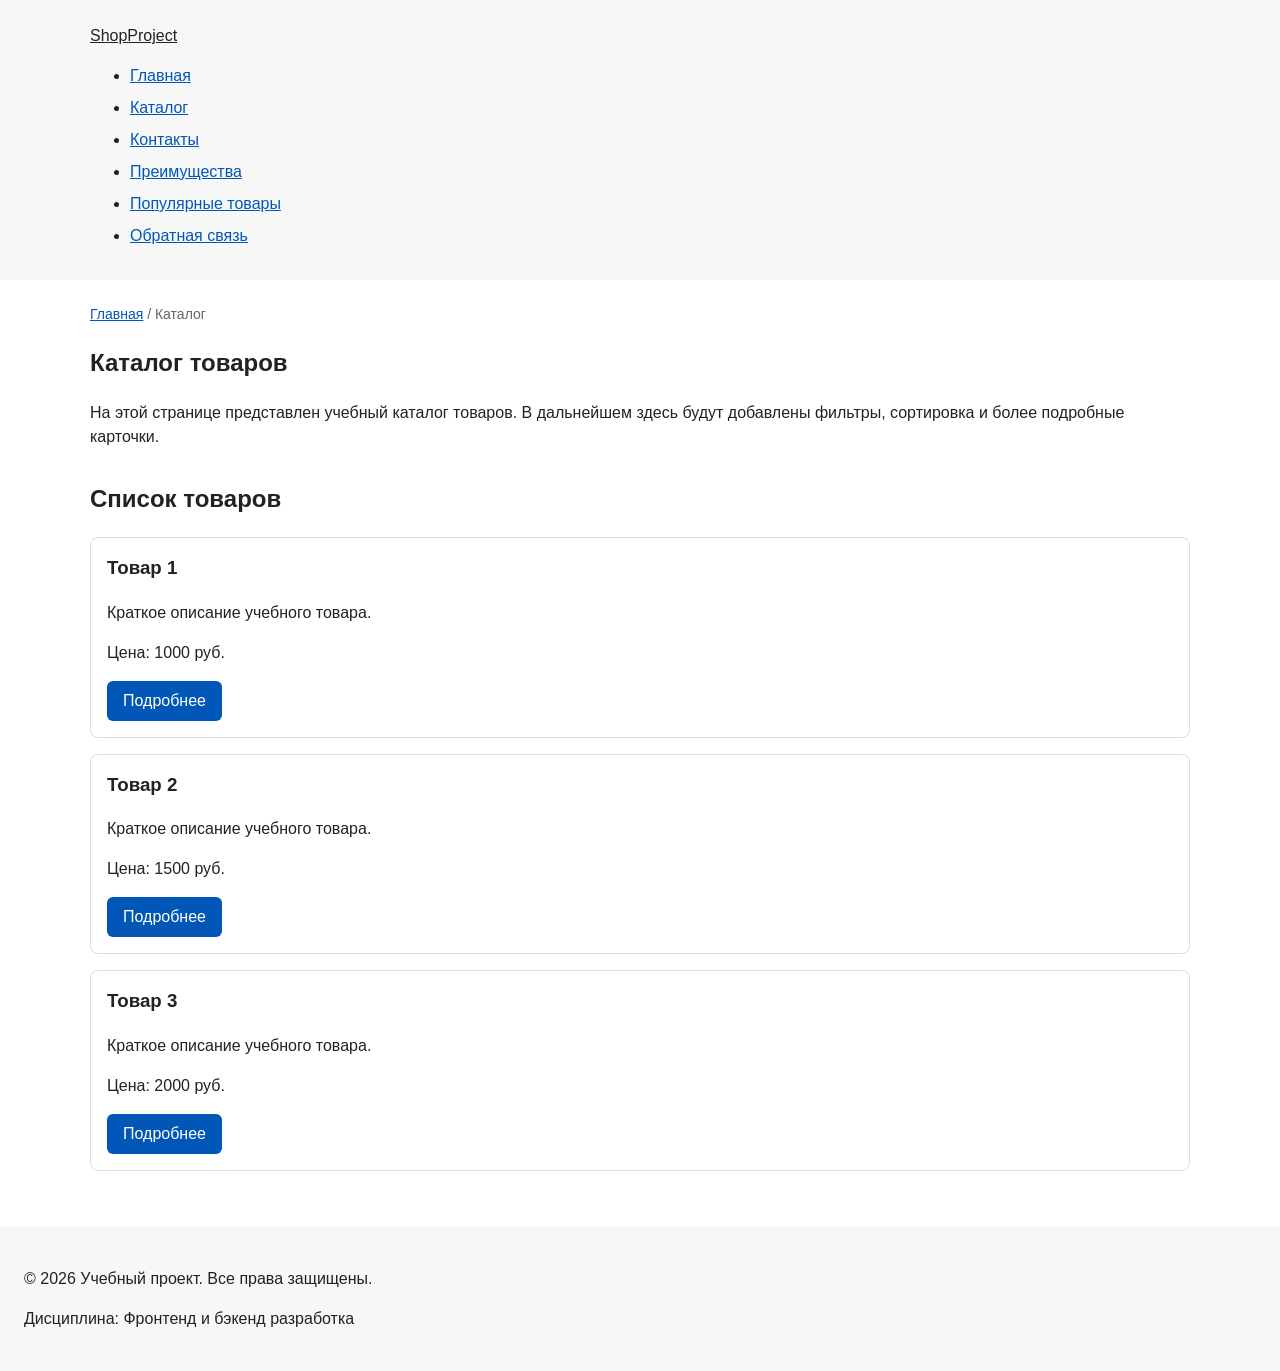
==== catalog.html @ 021861ea "feat: add multi-page structure navigation and anchors" ====
<!DOCTYPE html>
<html lang="ru">
<head>
  <meta charset="UTF-8">
  <meta name="viewport" content="width=device-width, initial-scale=1.0">
  <meta name="description" content="Каталог товаров учебного интернет-магазина.">
  <meta property="og:type" content="website">
  <meta property="og:title" content="Учебный интернет-магазин">
  <meta property="og:description" content="Учебный frontend-проект интернет-магазина.">
  <meta property="og:image" content="https://amosovakate.github.io/kr1-html-css-shop/images/preview.png">

  <title>Каталог товаров — Учебный интернет-магазин</title>
  <link rel="stylesheet" href="css/style.css">
</head>
<body>
  <header>
    <div class="site-header">
      <a class="site-logo" href="index.html">ShopProject</a>

      <nav class="site-nav" aria-label="Основная навигация">
        <ul class="site-nav__list">
          <li><a href="index.html">Главная</a></li>
          <li><a href="catalog.html">Каталог</a></li>
          <li><a href="contacts.html">Контакты</a></li>
          <li><a href="index.html#advantages">Преимущества</a></li>
          <li><a href="index.html#popular">Популярные товары</a></li>
          <li><a href="index.html#contacts">Обратная связь</a></li>
        </ul>
      </nav>
    </div>
  </header>

  <main>
    <nav class="breadcrumbs" aria-label="Хлебные крошки">
      <a href="index.html">Главная</a>
      <span>Каталог</span>
    </nav>

    <section class="section">
      <h1>Каталог товаров</h1>
      <p>
        На этой странице представлен учебный каталог товаров.
        В дальнейшем здесь будут добавлены фильтры, сортировка и более
        подробные карточки.
      </p>
    </section>

    <section class="section">
      <h2>Список товаров</h2>

      <article class="product-card">
        <h3>Товар 1</h3>
        <p>Краткое описание учебного товара.</p>
        <p>Цена: 1000 руб.</p>
        <a class="button" href="index.html#popular">Подробнее</a>
      </article>

      <article class="product-card">
        <h3>Товар 2</h3>
        <p>Краткое описание учебного товара.</p>
        <p>Цена: 1500 руб.</p>
        <a class="button" href="index.html#popular">Подробнее</a>
      </article>

      <article class="product-card">
        <h3>Товар 3</h3>
        <p>Краткое описание учебного товара.</p>
        <p>Цена: 2000 руб.</p>
        <a class="button" href="index.html#popular">Подробнее</a>
      </article>
    </section>
  </main>

  <footer>
    <p>&copy; 2026 Учебный проект. Все права защищены.</p>
    <p>Дисциплина: Фронтенд и бэкенд разработка</p>
  </footer>
</body>
</html>
---- css/style.css ----
/* ===============================
   1. Переменные проекта
   =============================== */
   
   :root {
  /* Основные цвета проекта */
  --color-bg: #ffffff;
  --color-text: #222222;
  --color-muted: #666666;
  --color-primary: #0057b8;
  --color-primary-dark: #003f86;
  --color-border: #dddddd;
  --color-surface: #f7f7f7;
  --color-surface-accent: #eef5ff;
  --color-danger: #b00020;
  --color-success: #168a2f;
  --color-success-bg: #eefaf0;
  --color-white: #ffffff;

  /* Отступы */
  --space-xs: 4px;
  --space-sm: 8px;
  --space-md: 16px;
  --space-lg: 24px;
  --space-xl: 32px;

  /* Скругления */
  --radius-sm: 6px;
  --radius-md: 8px;
  --radius-lg: 12px;

  /* Размеры */
  --container-width: 1100px;
}


/* ===============================
   2. Базовые стили
   =============================== */

* {
  box-sizing: border-box;
}

body {
  margin: 0;
  font-family: Arial, sans-serif;
  line-height: 1.5;
  color: var(--color-text);
  background-color: var(--color-bg);
}


header,
main,
footer {
  padding: var(--space-lg);
}


header {
  background-color: var(--color-surface);
}

footer {
  background-color: var(--color-surface);
}


   
/* ===============================
   3. Общие элементы интерфейса
   =============================== */


   a {
  color: var(--color-primary);
}

a:hover {
  color: var(--color-primary-dark);
}

a:focus-visible {
  outline: 2px solid var(--color-primary);
  outline-offset: 3px;
}


.site-header {
  max-width: var(--container-width);
  margin: 0 auto;
}

.site-logo {
  color: var(--color-text);
}

.site-nav__list {
  margin: var(--space-md) 0 0;
}

.site-nav__list li {
  margin-bottom: var(--space-sm);
}

.site-nav__list a {
  color: var(--color-primary);
}
/*
  Hero-блок — первый крупный блок страницы.
  Он визуально отделяется от остальных разделов фоном и отступами.
*/
/* ===============================
   4. Компоненты страницы
   =============================== */

.hero {
  max-width: var(--container-width);
  margin: 0 auto var(--space-xl);
  padding: var(--space-xl) var(--space-lg);
  background-color: var(--color-surface-accent);
  border-radius: var(--radius-lg);
}

.section {
  max-width: var(--container-width);
  margin: 0 auto var(--space-xl);
}

.section h2 {
  margin-top: 0;
}



/*
  Карточка товара — самостоятельный блок.
  На следующих занятиях карточки будут доработаны и выстроены в сетку.
*/
.product-card {
  margin-bottom: var(--space-md);
  padding: var(--space-md);
  border: 1px solid var(--color-border);
  border-radius: var(--radius-md);
  background-color: var(--color-bg);
}

.product-card:hover {
  border-color: var(--color-primary);
}

.product-card h3 {
  margin-top: 0;
}


.button {
  display: inline-block;
  padding: var(--space-sm) var(--space-md);
  color: var(--color-white);
  background-color: var(--color-primary);
  text-decoration: none;
  border: none;
  border-radius: var(--radius-sm);
  cursor: pointer;
}

.button:hover {
  color: var(--color-white);
  background-color: var(--color-primary-dark);
}

.button:focus-visible {
  outline: 2px solid var(--color-primary);
  outline-offset: 3px;
}

.button:disabled {
  opacity: 0.6;
  cursor: not-allowed;
}


.aside-info {
  max-width: var(--container-width);
  margin: 0 auto var(--space-xl);
  padding: var(--space-md);
  border-left: 4px solid var(--color-primary);
  background-color: var(--color-surface);
}



/* ===============================
   5. Форма и модальное окно
   =============================== */

.order-dialog {
  width: min(100% - 32px, 560px);
  padding: var(--space-lg);
  border: none;
  border-radius: var(--radius-lg);
}

.order-dialog::backdrop {
  background-color: rgba(0, 0, 0, 0.5);
}

.form-field {
  margin-bottom: var(--space-md);
}

.form-field label {
  display: block;
  margin-bottom: var(--space-xs);
}

.form-field input,
.form-field select,
.form-field textarea {
  width: 100%;
  padding: 10px 12px;
  border: 1px solid var(--color-border);
  border-radius: var(--radius-sm);
  font: inherit;
}

.form-field input[type="checkbox"] {
  width: auto;
}

.form-field small {
  display: block;
  margin-top: var(--space-xs);
  color: var(--color-muted);
}

.form-field input:hover,
.form-field select:hover,
.form-field textarea:hover {
  border-color: var(--color-primary);
}

.form-field input:focus-visible,
.form-field select:focus-visible,
.form-field textarea:focus-visible,
.form-actions button:focus-visible {
  outline: 2px solid var(--color-primary);
  outline-offset: 3px;
}

[aria-invalid="true"] {
  border-color: var(--color-danger);
}


.success-message {
  max-width: var(--container-width);
  margin: var(--space-lg) auto;
  padding: var(--space-md);
  border-left: 4px solid var(--color-success);
  background-color: var(--color-success-bg);
}


/* ===============================
   6. Хлебные крошки
   =============================== */

.breadcrumbs {
  max-width: var(--container-width);
  margin: 0 auto var(--space-md);
  font-size: 14px;
  color: var(--color-muted);
}

.breadcrumbs a {
  color: var(--color-primary);
}

.breadcrumbs span::before {
  content: " / ";
  color: var(--color-muted);
}

/* ===============================
   7. Плавная навигация
   =============================== */

html {
  scroll-behavior: smooth;
}


:target {
  outline: 2px dashed var(--color-primary);
  outline-offset: 4px;
}
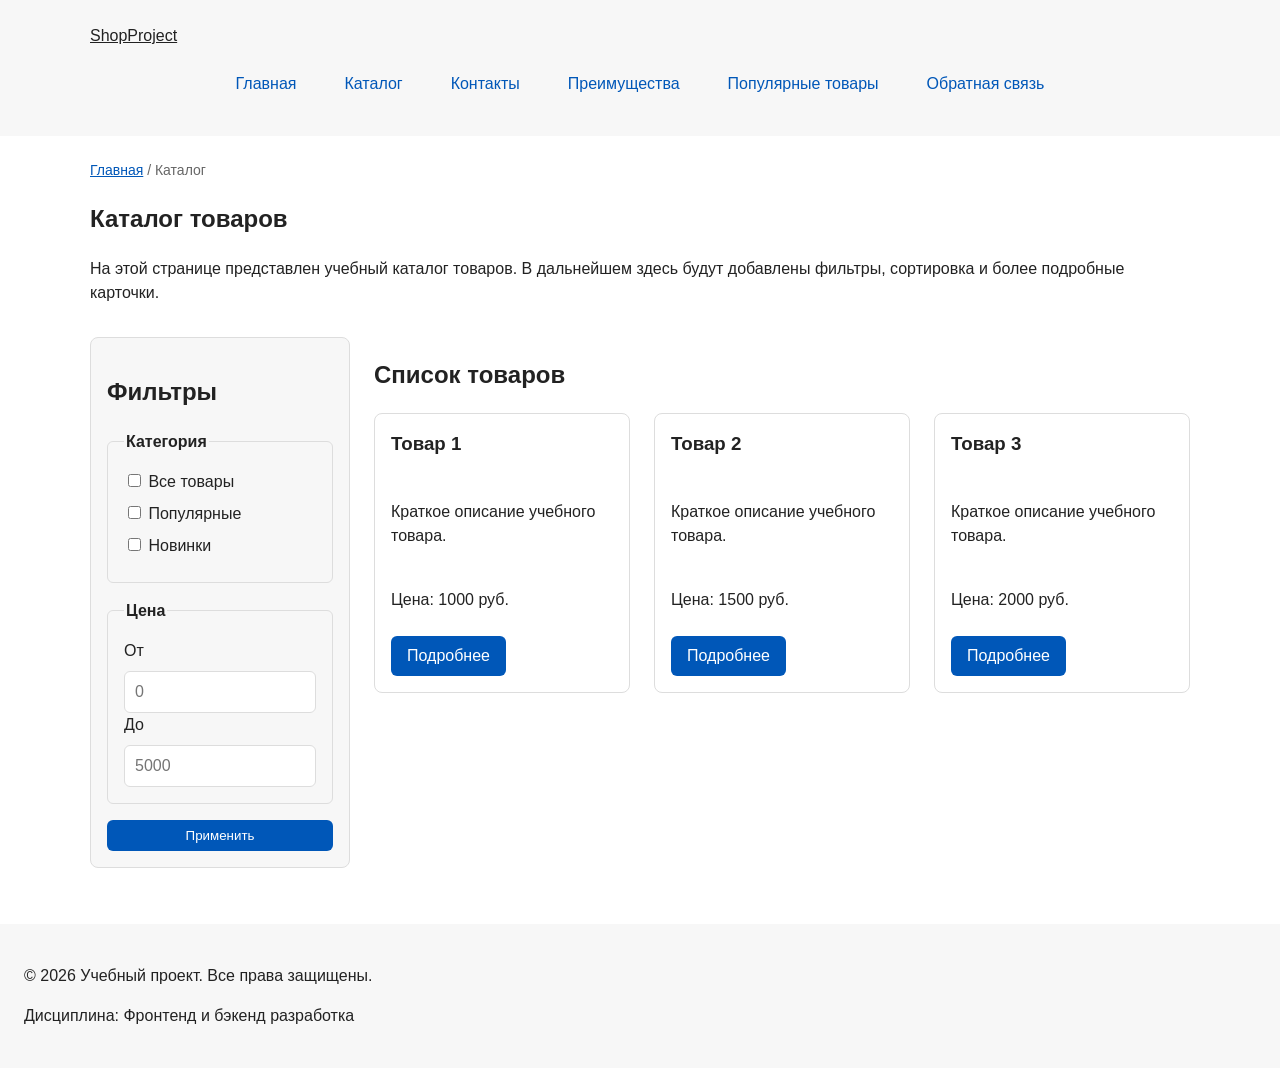
==== commit 38d74530: "feat: add flex navigation and grid catalog layout" ====
--- a/catalog.html
+++ b/catalog.html
@@ -45,30 +45,72 @@
       </p>
     </section>
 
-    <section class="section">
-      <h2>Список товаров</h2>
+    <section class="catalog-layout">
+        <aside class="catalog-filters">
+            <h2>Фильтры</h2>
 
-      <article class="product-card">
-        <h3>Товар 1</h3>
-        <p>Краткое описание учебного товара.</p>
-        <p>Цена: 1000 руб.</p>
-        <a class="button" href="index.html#popular">Подробнее</a>
-      </article>
+            <form class="filters-form" action="#" method="get">
+            <fieldset>
+                <legend>Категория</legend>
 
-      <article class="product-card">
-        <h3>Товар 2</h3>
-        <p>Краткое описание учебного товара.</p>
-        <p>Цена: 1500 руб.</p>
-        <a class="button" href="index.html#popular">Подробнее</a>
-      </article>
+                <label>
+                <input type="checkbox" name="category" value="all">
+                Все товары
+                </label>
 
-      <article class="product-card">
-        <h3>Товар 3</h3>
-        <p>Краткое описание учебного товара.</p>
-        <p>Цена: 2000 руб.</p>
-        <a class="button" href="index.html#popular">Подробнее</a>
-      </article>
-    </section>
+                <label>
+                <input type="checkbox" name="category" value="popular">
+                Популярные
+                </label>
+
+                <label>
+                <input type="checkbox" name="category" value="new">
+                Новинки
+                </label>
+            </fieldset>
+
+            <fieldset>
+                <legend>Цена</legend>
+
+                <label for="price-from">От</label>
+                <input id="price-from" name="price-from" type="number" min="0" placeholder="0">
+
+                <label for="price-to">До</label>
+                <input id="price-to" name="price-to" type="number" min="0" placeholder="5000">
+            </fieldset>
+
+            <button class="button" type="submit">Применить</button>
+            </form>
+        </aside>
+
+        <section class="catalog-products">
+            <h2>Список товаров</h2>
+
+            <div class="products-grid">
+                <article class="product-card">
+                <h3>Товар 1</h3>
+                <p>Краткое описание учебного товара.</p>
+                <p>Цена: 1000 руб.</p>
+                <a class="button" href="index.html#popular">Подробнее</a>
+                </article>
+
+                <article class="product-card">
+                <h3>Товар 2</h3>
+                <p>Краткое описание учебного товара.</p>
+                <p>Цена: 1500 руб.</p>
+                <a class="button" href="index.html#popular">Подробнее</a>
+                </article>
+
+                <article class="product-card">
+                <h3>Товар 3</h3>
+                <p>Краткое описание учебного товара.</p>
+                <p>Цена: 2000 руб.</p>
+                <a class="button" href="index.html#popular">Подробнее</a>
+                </article>
+            </div>
+            </section>
+
+    
   </main>
 
   <footer>
--- a/css/style.css
+++ b/css/style.css
@@ -97,16 +97,34 @@
 }
 
 .site-nav__list {
+  display: flex;
+  flex-wrap: wrap;
+  justify-content: center;
+  align-items: center;
+  gap: var(--space-md);
+  padding: 0;
   margin: var(--space-md) 0 0;
-}
+  list-style: none;
+}
+
 
 .site-nav__list li {
   margin-bottom: var(--space-sm);
 }
 
 .site-nav__list a {
+  display: inline-block;
+  padding: var(--space-sm) var(--space-md);
   color: var(--color-primary);
-}
+  text-decoration: none;
+  border-radius: var(--radius-sm);
+}
+
+.site-nav__list a:hover {
+  color: var(--color-white);
+  background-color: var(--color-primary);
+}
+
 /*
   Hero-блок — первый крупный блок страницы.
   Он визуально отделяется от остальных разделов фоном и отступами.
@@ -139,12 +157,21 @@
   На следующих занятиях карточки будут доработаны и выстроены в сетку.
 */
 .product-card {
-  margin-bottom: var(--space-md);
+  display: flex;
+  flex-direction: column;
+  gap: var(--space-sm);
+  margin-bottom: 0;
   padding: var(--space-md);
   border: 1px solid var(--color-border);
   border-radius: var(--radius-md);
   background-color: var(--color-bg);
 }
+
+.product-card .button {
+  margin-top: auto;
+  align-self: flex-start;
+}
+
 
 .product-card:hover {
   border-color: var(--color-primary);
@@ -297,3 +324,62 @@
   outline: 2px dashed var(--color-primary);
   outline-offset: 4px;
 }
+
+
+.products-grid {
+  display: grid;
+  grid-template-columns: repeat(3, 1fr);
+  gap: var(--space-lg);
+}
+
+
+.catalog-layout {
+  max-width: var(--container-width);
+  margin: 0 auto var(--space-xl);
+  display: grid;
+  grid-template-columns: 260px 1fr;
+  grid-template-areas: "filters products";
+  gap: var(--space-lg);
+}
+
+.catalog-filters {
+  grid-area: filters;
+  padding: var(--space-md);
+  border: 1px solid var(--color-border);
+  border-radius: var(--radius-md);
+  background-color: var(--color-surface);
+}
+
+.catalog-products {
+  grid-area: products;
+}
+
+
+.filters-form {
+  display: grid;
+  gap: var(--space-md);
+}
+
+.filters-form fieldset {
+  margin: 0;
+  padding: var(--space-md);
+  border: 1px solid var(--color-border);
+  border-radius: var(--radius-sm);
+}
+
+.filters-form legend {
+  font-weight: 700;
+}
+
+.filters-form label {
+  display: block;
+  margin-bottom: var(--space-sm);
+}
+
+.filters-form input[type="number"] {
+  width: 100%;
+  padding: 8px 10px;
+  border: 1px solid var(--color-border);
+  border-radius: var(--radius-sm);
+  font: inherit;
+}
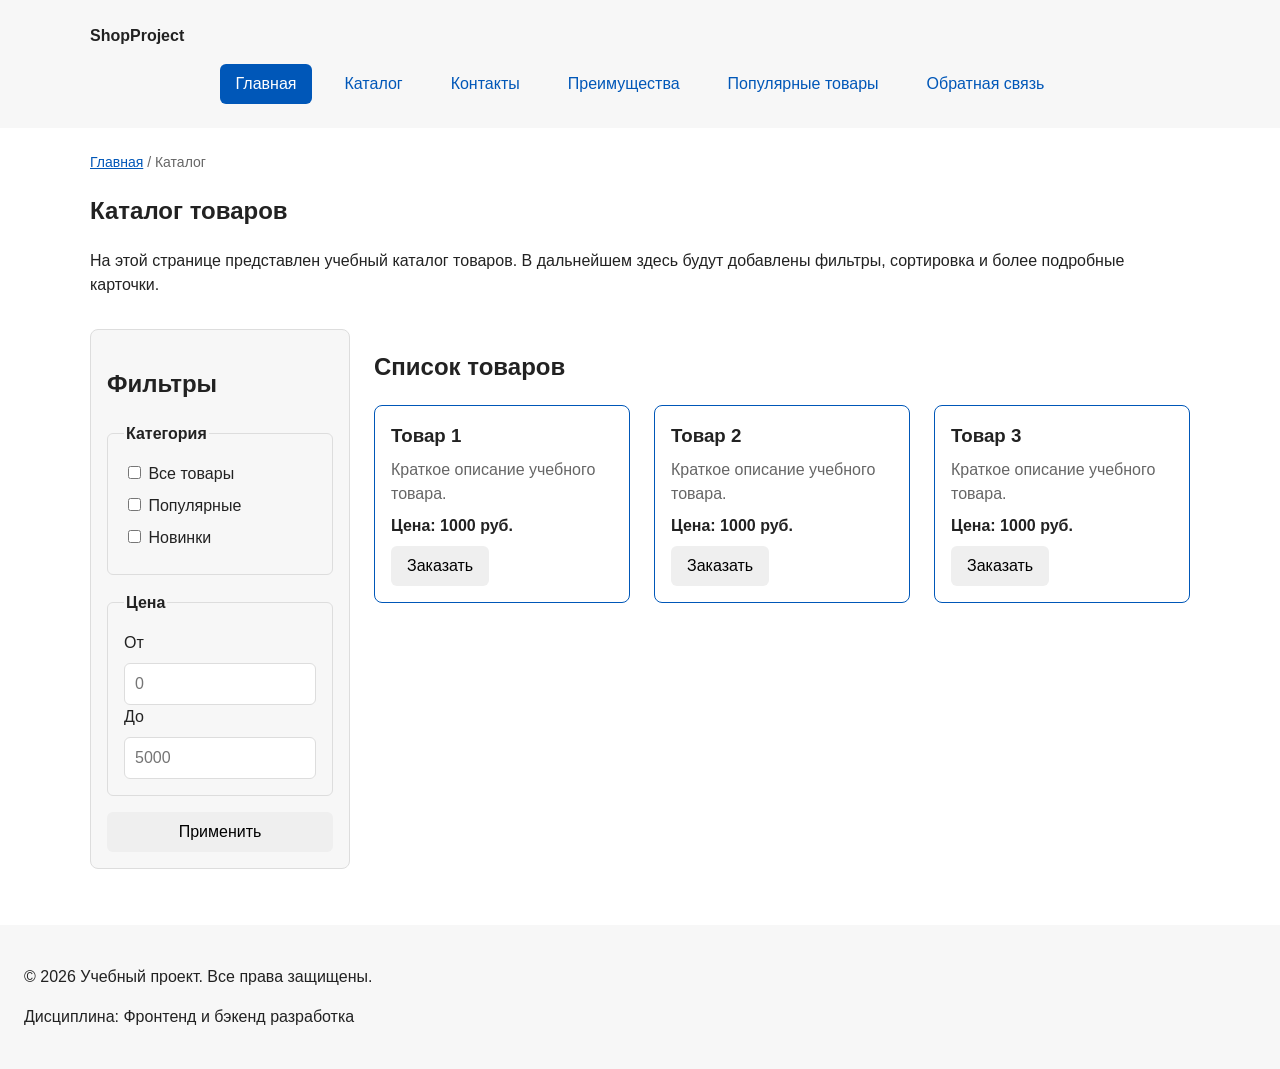
==== commit a084e2d1: "refactor: apply BEM naming to CSS classes" ====
--- a/catalog.html
+++ b/catalog.html
@@ -13,28 +13,43 @@
   <link rel="stylesheet" href="css/style.css">
 </head>
 <body>
-  <header>
-    <div class="site-header">
-      <a class="site-logo" href="index.html">ShopProject</a>
+  <header class="site-header">
+      <div class="site-header__inner">
+          <a class="site-header__logo" href="index.html">ShopProject</a>
 
-      <nav class="site-nav" aria-label="Основная навигация">
-        <ul class="site-nav__list">
-          <li><a href="index.html">Главная</a></li>
-          <li><a href="catalog.html">Каталог</a></li>
-          <li><a href="contacts.html">Контакты</a></li>
-          <li><a href="index.html#advantages">Преимущества</a></li>
-          <li><a href="index.html#popular">Популярные товары</a></li>
-          <li><a href="index.html#contacts">Обратная связь</a></li>
-        </ul>
-      </nav>
-    </div>
+          <nav class="site-nav" aria-label="Основная навигация">
+              <ul class="site-nav__list">
+              <li class="site-nav__item">
+                  <a class="site-nav__link site-nav__link--active" href="index.html">Главная</a>
+              </li>
+              <li class="site-nav__item">
+                  <a class="site-nav__link" href="catalog.html">Каталог</a>
+              </li>
+              <li class="site-nav__item">
+                  <a class="site-nav__link" href="contacts.html">Контакты</a>
+              </li>
+              <li class="site-nav__item">
+                  <a class="site-nav__link" href="index.html#advantages">Преимущества</a>
+              </li>
+              <li class="site-nav__item">
+                  <a class="site-nav__link" href="index.html#popular">Популярные товары</a>
+              </li>
+              <li class="site-nav__item">
+                  <a class="site-nav__link" href="index.html#contacts">Обратная связь</a>
+              </li>
+              </ul>
+          </nav>
+      </div>
   </header>
 
   <main>
+
     <nav class="breadcrumbs" aria-label="Хлебные крошки">
-      <a href="index.html">Главная</a>
-      <span>Каталог</span>
+      <a class="breadcrumbs__link" href="index.html">Главная</a>
+      <span class="breadcrumbs__current">Каталог</span>
     </nav>
+
+
 
     <section class="section">
       <h1>Каталог товаров</h1>
@@ -84,31 +99,44 @@
         </aside>
 
         <section class="catalog-products">
-            <h2>Список товаров</h2>
+          <h2>Список товаров</h2>
+            <div class="products-grid">
+              <article class="product-card product-card--featured">
+                <h3 class="product-card__title">Товар 1</h3>
+                <p class="product-card__description">Краткое описание учебного товара.</p>
+                <p class="product-card__price">Цена: 1000 руб.</p>
+                <button
+                  class="button product-card__button"
+                  type="button"
+                  data-product="Товар 1"
+                >
+                  Заказать
+                </button>
+              </article>
 
-            <div class="products-grid">
-                <article class="product-card">
-                <h3>Товар 1</h3>
-                <p>Краткое описание учебного товара.</p>
-                <p>Цена: 1000 руб.</p>
-                <a class="button" href="index.html#popular">Подробнее</a>
-                </article>
+              <article class="product-card product-card--featured">
+                <h3 class="product-card__title">Товар 2</h3>
+                <p class="product-card__description">Краткое описание учебного товара.</p>
+                <p class="product-card__price">Цена: 1000 руб.</p>
+                <button
+                  class="button product-card__button"
+                  type="button"
+                  data-product="Товар 2"
+                >
+                  Заказать
+                </button>
+              </article>
 
-                <article class="product-card">
-                <h3>Товар 2</h3>
-                <p>Краткое описание учебного товара.</p>
-                <p>Цена: 1500 руб.</p>
-                <a class="button" href="index.html#popular">Подробнее</a>
-                </article>
-
-                <article class="product-card">
-                <h3>Товар 3</h3>
-                <p>Краткое описание учебного товара.</p>
-                <p>Цена: 2000 руб.</p>
-                <a class="button" href="index.html#popular">Подробнее</a>
-                </article>
+              <article class="product-card product-card--featured">
+                <h3 class="product-card__title">Товар 3</h3>
+                <p class="product-card__description">Краткое описание учебного товара.</p>
+                <p class="product-card__price">Цена: 1000 руб.</p>
+                <button class="button product-card__button" type="button" data-product="Товар 3">
+                  Заказать
+                </button>
+              </article>
             </div>
-            </section>
+        </section>
 
     
   </main>
@@ -117,5 +145,7 @@
     <p>&copy; 2026 Учебный проект. Все права защищены.</p>
     <p>Дисциплина: Фронтенд и бэкенд разработка</p>
   </footer>
+  <button class="scroll-top" type="button" aria-label="Наверх">↑</button>
+  <script src="js/scroll-top.js"></script>
 </body>
 </html>
--- a/css/style.css
+++ b/css/style.css
@@ -1,8 +1,8 @@
 /* ===============================
    1. Переменные проекта
    =============================== */
-   
-   :root {
+
+:root {
   /* Основные цвета проекта */
   --color-bg: #ffffff;
   --color-text: #222222;
@@ -50,16 +50,17 @@
   background-color: var(--color-bg);
 }
 
-
 header,
 main,
 footer {
   padding: var(--space-lg);
 }
 
-
 header {
   background-color: var(--color-surface);
+  position: sticky;
+  top: 0;
+  z-index: 100;
 }
 
 footer {
@@ -67,13 +68,11 @@
 }
 
 
-   
 /* ===============================
    3. Общие элементы интерфейса
    =============================== */
 
-
-   a {
+a {
   color: var(--color-primary);
 }
 
@@ -86,14 +85,19 @@
   outline-offset: 3px;
 }
 
-
 .site-header {
+  background-color: var(--color-surface);
+}
+
+.site-header__inner {
   max-width: var(--container-width);
   margin: 0 auto;
 }
 
-.site-logo {
+.site-header__logo {
+  font-weight: 700;
   color: var(--color-text);
+  text-decoration: none;
 }
 
 .site-nav__list {
@@ -107,12 +111,7 @@
   list-style: none;
 }
 
-
-.site-nav__list li {
-  margin-bottom: var(--space-sm);
-}
-
-.site-nav__list a {
+.site-nav__link {
   display: inline-block;
   padding: var(--space-sm) var(--space-md);
   color: var(--color-primary);
@@ -120,19 +119,27 @@
   border-radius: var(--radius-sm);
 }
 
-.site-nav__list a:hover {
+.site-nav__link:hover {
   color: var(--color-white);
   background-color: var(--color-primary);
 }
 
-/*
-  Hero-блок — первый крупный блок страницы.
-  Он визуально отделяется от остальных разделов фоном и отступами.
-*/
+.site-nav__link:focus-visible {
+  outline: 2px solid var(--color-primary);
+  outline-offset: 3px;
+}
+
+.site-nav__link--active {
+  color: var(--color-white);
+  background-color: var(--color-primary);
+}
+
+
 /* ===============================
    4. Компоненты страницы
    =============================== */
 
+/* Hero-блок — первый крупный блок страницы */
 .hero {
   max-width: var(--container-width);
   margin: 0 auto var(--space-xl);
@@ -150,64 +157,52 @@
   margin-top: 0;
 }
 
-
-
-/*
-  Карточка товара — самостоятельный блок.
-  На следующих занятиях карточки будут доработаны и выстроены в сетку.
-*/
+/* Карточка товара — самостоятельный блок */
 .product-card {
   display: flex;
   flex-direction: column;
   gap: var(--space-sm);
-  margin-bottom: 0;
   padding: var(--space-md);
   border: 1px solid var(--color-border);
   border-radius: var(--radius-md);
   background-color: var(--color-bg);
 }
 
-.product-card .button {
+.product-card:hover {
+  border-color: var(--color-primary);
+}
+
+.product-card--featured {
+  border-color: var(--color-primary);
+}
+
+.product-card--discount {
+  border-color: var(--color-danger);
+}
+
+.product-card__title {
+  margin: 0;
+  color: var(--color-text);
+}
+
+.product-card__description {
+  margin: 0;
+  color: var(--color-muted);
+}
+
+.product-card__price {
+  margin: 0;
+  font-weight: 700;
+}
+
+.product-card--discount .product-card__price {
+  color: var(--color-danger);
+}
+
+.product-card__button {
   margin-top: auto;
   align-self: flex-start;
 }
-
-
-.product-card:hover {
-  border-color: var(--color-primary);
-}
-
-.product-card h3 {
-  margin-top: 0;
-}
-
-
-.button {
-  display: inline-block;
-  padding: var(--space-sm) var(--space-md);
-  color: var(--color-white);
-  background-color: var(--color-primary);
-  text-decoration: none;
-  border: none;
-  border-radius: var(--radius-sm);
-  cursor: pointer;
-}
-
-.button:hover {
-  color: var(--color-white);
-  background-color: var(--color-primary-dark);
-}
-
-.button:focus-visible {
-  outline: 2px solid var(--color-primary);
-  outline-offset: 3px;
-}
-
-.button:disabled {
-  opacity: 0.6;
-  cursor: not-allowed;
-}
-
 
 .aside-info {
   max-width: var(--container-width);
@@ -218,9 +213,55 @@
 }
 
 
-
-/* ===============================
-   5. Форма и модальное окно
+/* ===============================
+   5. Кнопка действия
+   =============================== */
+
+.button {
+  display: inline-block;
+  padding: var(--space-sm) var(--space-md);
+  border: none;
+  border-radius: var(--radius-sm);
+  font: inherit;
+  text-decoration: none;
+  cursor: pointer;
+}
+
+.button--primary {
+  color: var(--color-white);
+  background-color: var(--color-primary);
+}
+
+.button--primary:hover {
+  color: var(--color-white);
+  background-color: var(--color-primary-dark);
+}
+
+.button--secondary {
+  color: var(--color-primary);
+  background-color: transparent;
+  border: 1px solid var(--color-primary);
+}
+
+.button--secondary:hover {
+  color: var(--color-white);
+  background-color: var(--color-primary);
+}
+
+.button:focus-visible {
+  outline: 2px solid var(--color-primary);
+  outline-offset: 3px;
+}
+
+.button:disabled,
+.button--disabled {
+  opacity: 0.6;
+  cursor: not-allowed;
+}
+
+
+/* ===============================
+   6. Форма и модальное окно
    =============================== */
 
 .order-dialog {
@@ -234,18 +275,22 @@
   background-color: rgba(0, 0, 0, 0.5);
 }
 
-.form-field {
+.order-dialog__title {
+  margin-top: 0;
+}
+
+.order-form__field {
   margin-bottom: var(--space-md);
 }
 
-.form-field label {
+.order-form__label {
   display: block;
   margin-bottom: var(--space-xs);
 }
 
-.form-field input,
-.form-field select,
-.form-field textarea {
+.order-form__input,
+.order-form__select,
+.order-form__textarea {
   width: 100%;
   padding: 10px 12px;
   border: 1px solid var(--color-border);
@@ -253,34 +298,38 @@
   font: inherit;
 }
 
-.form-field input[type="checkbox"] {
+.order-form__input:hover,
+.order-form__select:hover,
+.order-form__textarea:hover {
+  border-color: var(--color-primary);
+}
+
+.order-form__input:focus-visible,
+.order-form__select:focus-visible,
+.order-form__textarea:focus-visible {
+  outline: 2px solid var(--color-primary);
+  outline-offset: 3px;
+}
+
+.order-form__checkbox {
   width: auto;
 }
 
-.form-field small {
+.order-form__hint {
   display: block;
   margin-top: var(--space-xs);
   color: var(--color-muted);
 }
 
-.form-field input:hover,
-.form-field select:hover,
-.form-field textarea:hover {
-  border-color: var(--color-primary);
-}
-
-.form-field input:focus-visible,
-.form-field select:focus-visible,
-.form-field textarea:focus-visible,
-.form-actions button:focus-visible {
-  outline: 2px solid var(--color-primary);
-  outline-offset: 3px;
+.order-form__actions {
+  display: flex;
+  gap: var(--space-md);
+  margin-top: var(--space-lg);
 }
 
 [aria-invalid="true"] {
   border-color: var(--color-danger);
 }
-
 
 .success-message {
   max-width: var(--container-width);
@@ -292,7 +341,7 @@
 
 
 /* ===============================
-   6. Хлебные крошки
+   7. Хлебные крошки
    =============================== */
 
 .breadcrumbs {
@@ -302,36 +351,41 @@
   color: var(--color-muted);
 }
 
-.breadcrumbs a {
+.breadcrumbs__link {
   color: var(--color-primary);
 }
 
-.breadcrumbs span::before {
+.breadcrumbs__current::before {
   content: " / ";
   color: var(--color-muted);
 }
 
-/* ===============================
-   7. Плавная навигация
+
+/* ===============================
+   8. Плавная навигация
    =============================== */
 
 html {
   scroll-behavior: smooth;
-}
-
+  /* отступ под закреплённую шапку: высота шапки + небольшой запас */
+  scroll-padding-top: 140px;
+}
 
 :target {
   outline: 2px dashed var(--color-primary);
   outline-offset: 4px;
 }
 
+
+/* ===============================
+   Сетка товаров и каталог (Grid)
+   =============================== */
 
 .products-grid {
   display: grid;
   grid-template-columns: repeat(3, 1fr);
   gap: var(--space-lg);
 }
-
 
 .catalog-layout {
   max-width: var(--container-width);
@@ -354,7 +408,6 @@
   grid-area: products;
 }
 
-
 .filters-form {
   display: grid;
   gap: var(--space-md);
@@ -383,3 +436,43 @@
   border-radius: var(--radius-sm);
   font: inherit;
 }
+
+
+/* ===============================
+   9. Кнопка «Наверх»
+   =============================== */
+
+.scroll-top {
+  position: fixed;
+  right: var(--space-lg);
+  bottom: var(--space-lg);
+  z-index: 100;
+  width: 48px;
+  height: 48px;
+  font-size: 24px;
+  line-height: 1;
+  color: var(--color-white);
+  background-color: var(--color-primary);
+  border: none;
+  border-radius: 50%;
+  cursor: pointer;
+
+  /* по умолчанию скрыта */
+  opacity: 0;
+  visibility: hidden;
+  transition: opacity 0.3s, visibility 0.3s, background-color 0.2s;
+}
+
+.scroll-top--visible {
+  opacity: 1;
+  visibility: visible;
+}
+
+.scroll-top:hover {
+  background-color: var(--color-primary-dark);
+}
+
+.scroll-top:focus-visible {
+  outline: 2px solid var(--color-primary);
+  outline-offset: 3px;
+}
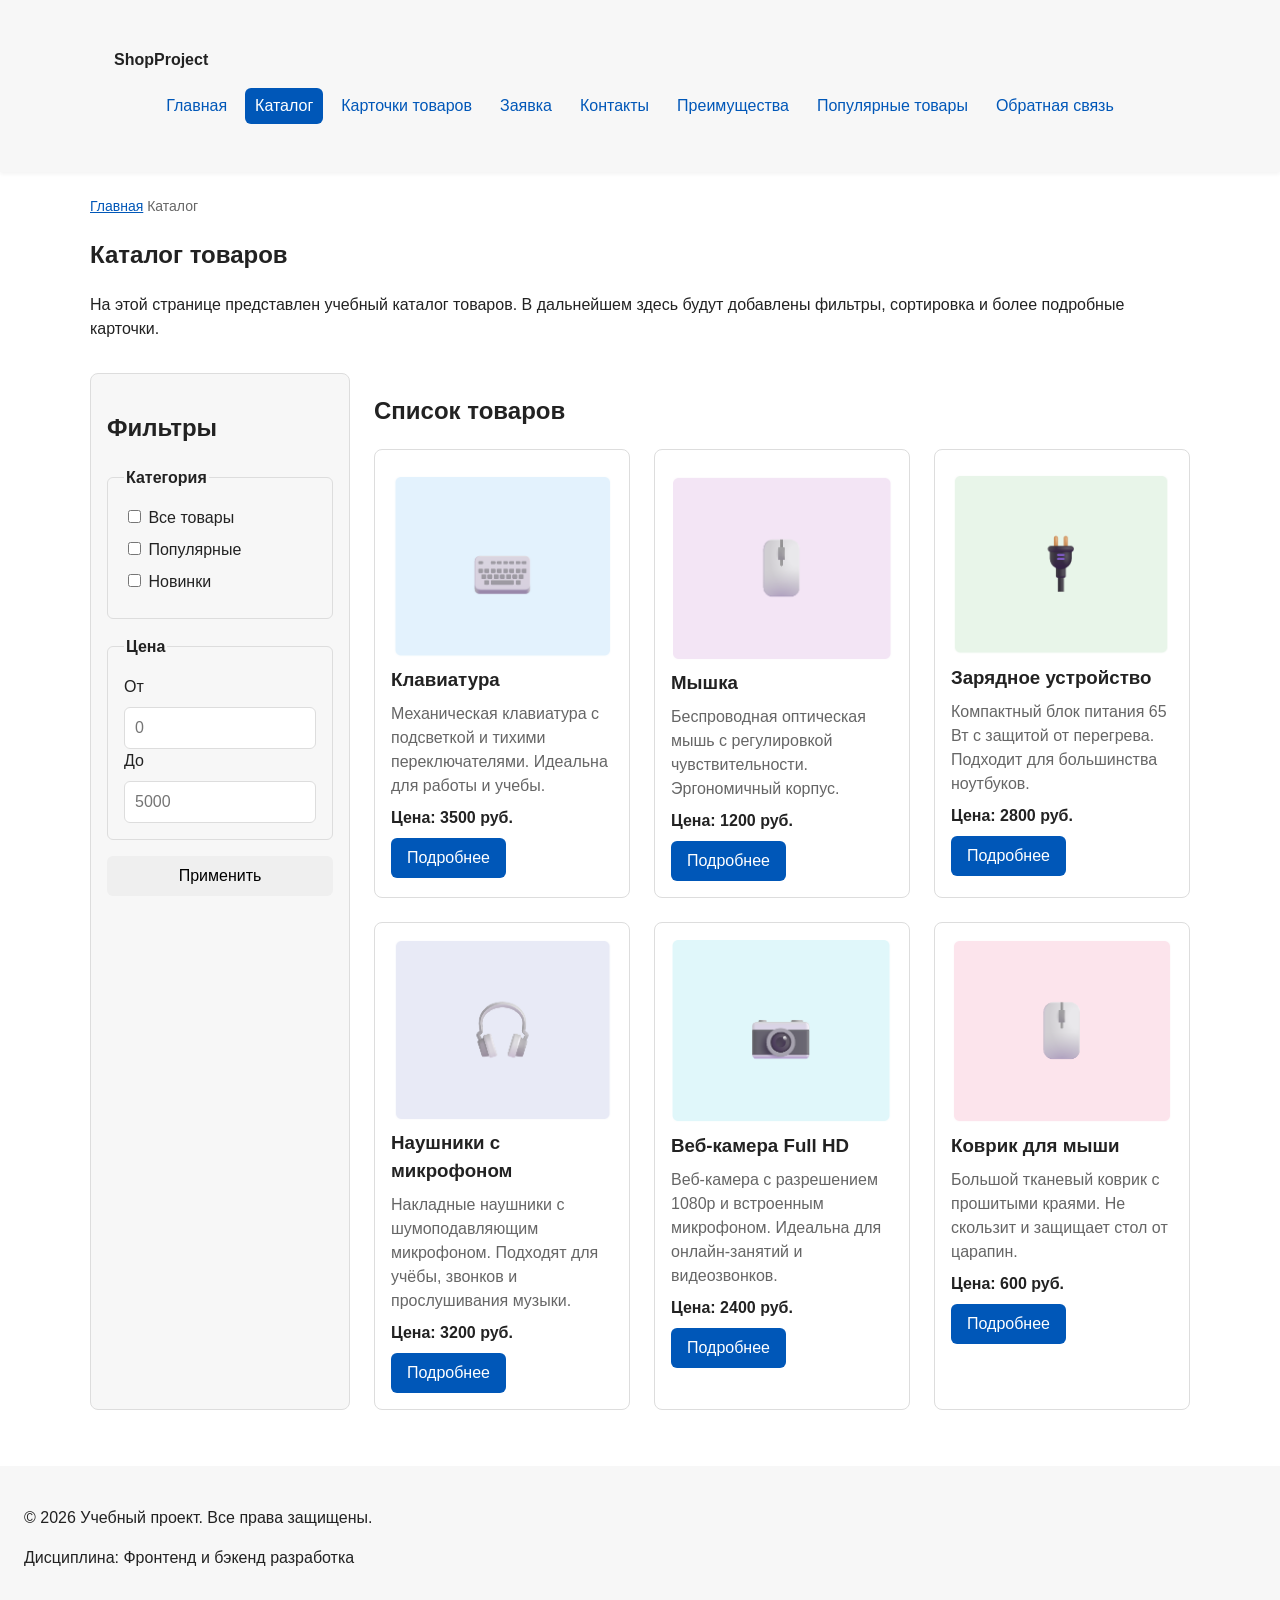
==== commit 65ccd8ab: "fix: prepare HTML CSS project for submission" ====
--- a/catalog.html
+++ b/catalog.html
@@ -14,42 +14,45 @@
 </head>
 <body>
   <header class="site-header">
-      <div class="site-header__inner">
-          <a class="site-header__logo" href="index.html">ShopProject</a>
+    <div class="site-header__inner">
+      <a class="site-header__logo" href="index.html">ShopProject</a>
 
-          <nav class="site-nav" aria-label="Основная навигация">
-              <ul class="site-nav__list">
-              <li class="site-nav__item">
-                  <a class="site-nav__link site-nav__link--active" href="index.html">Главная</a>
-              </li>
-              <li class="site-nav__item">
-                  <a class="site-nav__link" href="catalog.html">Каталог</a>
-              </li>
-              <li class="site-nav__item">
-                  <a class="site-nav__link" href="contacts.html">Контакты</a>
-              </li>
-              <li class="site-nav__item">
-                  <a class="site-nav__link" href="index.html#advantages">Преимущества</a>
-              </li>
-              <li class="site-nav__item">
-                  <a class="site-nav__link" href="index.html#popular">Популярные товары</a>
-              </li>
-              <li class="site-nav__item">
-                  <a class="site-nav__link" href="index.html#contacts">Обратная связь</a>
-              </li>
-              </ul>
-          </nav>
-      </div>
+      <nav class="site-nav" aria-label="Основная навигация">
+        <ul class="site-nav__list">
+          <li class="site-nav__item">
+            <a class="site-nav__link" href="index.html">Главная</a>
+          </li>
+          <li class="site-nav__item">
+            <a class="site-nav__link site-nav__link--active" href="catalog.html" aria-current="page">Каталог</a>
+          </li>
+          <li class="site-nav__item">
+              <a class="site-nav__link" href="product.html">Карточки товаров</a>   
+          </li>
+          <li class="site-nav__item">
+              <a class="site-nav__link" href="order.html">Заявка</a> 
+          </li> 
+          <li class="site-nav__item">
+            <a class="site-nav__link" href="contacts.html">Контакты</a>
+          </li>
+          <li class="site-nav__item">
+            <a class="site-nav__link" href="index.html#advantages">Преимущества</a>
+          </li>
+          <li class="site-nav__item">
+            <a class="site-nav__link" href="index.html#popular">Популярные товары</a>
+          </li>
+          <li class="site-nav__item">
+            <a class="site-nav__link" href="index.html#contacts">Обратная связь</a>
+          </li>
+        </ul>
+      </nav>
+    </div>
   </header>
 
   <main>
-
     <nav class="breadcrumbs" aria-label="Хлебные крошки">
-      <a class="breadcrumbs__link" href="index.html">Главная</a>
-      <span class="breadcrumbs__current">Каталог</span>
+      <a href="index.html">Главная</a>
+      <span>Каталог</span>
     </nav>
-
-
 
     <section class="section">
       <h1>Каталог товаров</h1>
@@ -100,42 +103,85 @@
 
         <section class="catalog-products">
           <h2>Список товаров</h2>
-            <div class="products-grid">
-              <article class="product-card product-card--featured">
-                <h3 class="product-card__title">Товар 1</h3>
-                <p class="product-card__description">Краткое описание учебного товара.</p>
-                <p class="product-card__price">Цена: 1000 руб.</p>
-                <button
-                  class="button product-card__button"
-                  type="button"
-                  data-product="Товар 1"
-                >
-                  Заказать
-                </button>
-              </article>
 
-              <article class="product-card product-card--featured">
-                <h3 class="product-card__title">Товар 2</h3>
-                <p class="product-card__description">Краткое описание учебного товара.</p>
-                <p class="product-card__price">Цена: 1000 руб.</p>
-                <button
-                  class="button product-card__button"
-                  type="button"
-                  data-product="Товар 2"
-                >
-                  Заказать
-                </button>
-              </article>
+          <div class="products-grid">
+            
+            <!-- Товар 1: Клавиатура -->
+            <article class="product-card">
+              <span class="product-card__badge product-card__badge--new"></span>
+              <img src="images/pic1.png" alt="Описание" class="product-card__image">
+              <h3 class="product-card__title">Клавиатура</h3>
+              <p class="product-card__description">Механическая клавиатура с подсветкой и тихими переключателями. Идеальна для работы и учебы.</p>
+              <p class="product-card__price">Цена: 3500 руб.</p>
+              <div class="product-card__actions">
+                <a class="button button--primary product-card__link" href="product.html">Подробнее</a>
+              </div>
+            </article>
 
-              <article class="product-card product-card--featured">
-                <h3 class="product-card__title">Товар 3</h3>
-                <p class="product-card__description">Краткое описание учебного товара.</p>
-                <p class="product-card__price">Цена: 1000 руб.</p>
-                <button class="button product-card__button" type="button" data-product="Товар 3">
-                  Заказать
-                </button>
-              </article>
-            </div>
+            <!-- Товар 2: Мышка -->
+            <article class="product-card">
+              <span class="product-card__badge product-card__badge--new"></span>
+              <img src="images/pic2.png" alt="Описание" class="product-card__image">
+              <h3 class="product-card__title">Мышка</h3>
+              <p class="product-card__description">Беспроводная оптическая мышь с регулировкой чувствительности. Эргономичный корпус.</p>
+              <p class="product-card__price">Цена: 1200 руб.</p>
+              <div class="product-card__actions">
+                <a class="button button--primary product-card__link" href="product.html">Подробнее</a>
+              </div>
+            </article>
+
+            <!-- Товар 3: Зарядное устройство -->
+            <article class="product-card">
+              <span class="product-card__badge product-card__badge--new"></span>
+              <img src="images/pic3.png" alt="Описание" class="product-card__image">
+              <h3 class="product-card__title">Зарядное устройство</h3>
+              <p class="product-card__description">Компактный блок питания 65 Вт с защитой от перегрева. Подходит для большинства ноутбуков.</p>
+              <p class="product-card__price">Цена: 2800 руб.</p>
+              <div class="product-card__actions">
+                <a class="button button--primary product-card__link" href="product.html">Подробнее</a>
+              </div>
+            </article>
+
+            <!-- Товар: Наушники -->
+            <article class="product-card">
+              <div class="product-card__image-wrapper" style="background-color: #e8eaf6;">
+                <img src="images/pic4.png" alt="Наушники" class="product-card__image">
+              </div>
+              <h3 class="product-card__title">Наушники с микрофоном</h3>
+              <p class="product-card__description">Накладные наушники с шумоподавляющим микрофоном. Подходят для учёбы, звонков и прослушивания музыки.</p>
+              <p class="product-card__price">Цена: 3200 руб.</p>
+              <div class="product-card__actions">
+                <a class="button button--primary product-card__link" href="product.html">Подробнее</a>
+              </div>
+            </article>
+
+            <!-- Товар: Веб-камера -->
+            <article class="product-card">
+              <div class="product-card__image-wrapper" style="background-color: #e0f7fa;">
+                <img src="images/pic5.png" alt="Веб-камера" class="product-card__image">
+              </div>
+              <h3 class="product-card__title">Веб-камера Full HD</h3>
+              <p class="product-card__description">Веб-камера с разрешением 1080p и встроенным микрофоном. Идеальна для онлайн-занятий и видеозвонков.</p>
+              <p class="product-card__price">Цена: 2400 руб.</p>
+              <div class="product-card__actions">
+                <a class="button button--primary product-card__link" href="product.html">Подробнее</a>
+              </div>
+            </article>
+
+            <!-- Товар: Коврик для мыши -->
+            <article class="product-card">
+              <div class="product-card__image-wrapper" style="background-color: #fce4ec;">
+                <img src="images/pic6.png" alt="Коврик для мыши" class="product-card__image">
+              </div>
+              <h3 class="product-card__title">Коврик для мыши</h3>
+              <p class="product-card__description">Большой тканевый коврик с прошитыми краями. Не скользит и защищает стол от царапин.</p>
+              <p class="product-card__price">Цена: 600 руб.</p>
+              <div class="product-card__actions">
+                <a class="button button--primary product-card__link" href="product.html">Подробнее</a>
+              </div>
+            </article>
+
+          </div>
         </section>
 
     
@@ -145,7 +191,7 @@
     <p>&copy; 2026 Учебный проект. Все права защищены.</p>
     <p>Дисциплина: Фронтенд и бэкенд разработка</p>
   </footer>
-  <button class="scroll-top" type="button" aria-label="Наверх">↑</button>
-  <script src="js/scroll-top.js"></script>
+    <button class="scroll-top" type="button" aria-label="Наверх">↑</button>
+    <script src="js/scroll-top.js"></script>
 </body>
 </html>
--- a/css/style.css
+++ b/css/style.css
@@ -1,8 +1,8 @@
 /* ===============================
    1. Переменные проекта
    =============================== */
-
-:root {
+   
+   :root {
   /* Основные цвета проекта */
   --color-bg: #ffffff;
   --color-text: #222222;
@@ -31,8 +31,9 @@
 
   /* Размеры */
   --container-width: 1100px;
-}
-
+
+}
+ 
 
 /* ===============================
    2. Базовые стили
@@ -50,11 +51,13 @@
   background-color: var(--color-bg);
 }
 
+
 header,
 main,
 footer {
   padding: var(--space-lg);
 }
+
 
 header {
   background-color: var(--color-surface);
@@ -68,11 +71,13 @@
 }
 
 
+   
 /* ===============================
    3. Общие элементы интерфейса
    =============================== */
 
-a {
+
+   a {
   color: var(--color-primary);
 }
 
@@ -85,6 +90,7 @@
   outline-offset: 3px;
 }
 
+
 .site-header {
   background-color: var(--color-surface);
 }
@@ -92,6 +98,7 @@
 .site-header__inner {
   max-width: var(--container-width);
   margin: 0 auto;
+  padding: var(--space-lg);
 }
 
 .site-header__logo {
@@ -102,10 +109,10 @@
 
 .site-nav__list {
   display: flex;
-  flex-wrap: wrap;
+  flex-wrap: nowrap;       /* Добавьте это, чтобы меню не переносилось */
   justify-content: center;
   align-items: center;
-  gap: var(--space-md);
+  gap: 8px;                /* Было var(--space-md) = 16px. Ставим 8px или даже 4px */
   padding: 0;
   margin: var(--space-md) 0 0;
   list-style: none;
@@ -113,10 +120,11 @@
 
 .site-nav__link {
   display: inline-block;
-  padding: var(--space-sm) var(--space-md);
+  padding: 6px 10px;       /* Было var(--space-sm) var(--space-md) = 8px 16px. Уменьшаем до 6px 10px */
   color: var(--color-primary);
   text-decoration: none;
   border-radius: var(--radius-sm);
+  white-space: nowrap;     /* Чтобы текст не переносился внутри кнопки */
 }
 
 .site-nav__link:hover {
@@ -135,11 +143,14 @@
 }
 
 
+/*
+  Hero-блок — первый крупный блок страницы.
+  Он визуально отделяется от остальных разделов фоном и отступами.
+*/
 /* ===============================
    4. Компоненты страницы
    =============================== */
 
-/* Hero-блок — первый крупный блок страницы */
 .hero {
   max-width: var(--container-width);
   margin: 0 auto var(--space-xl);
@@ -157,7 +168,12 @@
   margin-top: 0;
 }
 
-/* Карточка товара — самостоятельный блок */
+
+
+/*
+  Карточка товара — самостоятельный блок.
+  На следующих занятиях карточки будут доработаны и выстроены в сетку.
+*/
 .product-card {
   display: flex;
   flex-direction: column;
@@ -204,19 +220,10 @@
   align-self: flex-start;
 }
 
-.aside-info {
-  max-width: var(--container-width);
-  margin: 0 auto var(--space-xl);
-  padding: var(--space-md);
-  border-left: 4px solid var(--color-primary);
-  background-color: var(--color-surface);
-}
-
 
 /* ===============================
    5. Кнопка действия
    =============================== */
-
 .button {
   display: inline-block;
   padding: var(--space-sm) var(--space-md);
@@ -233,7 +240,6 @@
 }
 
 .button--primary:hover {
-  color: var(--color-white);
   background-color: var(--color-primary-dark);
 }
 
@@ -258,6 +264,8 @@
   opacity: 0.6;
   cursor: not-allowed;
 }
+
+
 
 
 /* ===============================
@@ -278,6 +286,7 @@
 .order-dialog__title {
   margin-top: 0;
 }
+
 
 .order-form__field {
   margin-bottom: var(--space-md);
@@ -339,7 +348,6 @@
   background-color: var(--color-success-bg);
 }
 
-
 /* ===============================
    7. Хлебные крошки
    =============================== */
@@ -367,25 +375,28 @@
 
 html {
   scroll-behavior: smooth;
-  /* отступ под закреплённую шапку: высота шапки + небольшой запас */
-  scroll-padding-top: 140px;
-}
-
+}
+
+
+/* Оставляем ваше правило как есть */
 :target {
   outline: 2px dashed var(--color-primary);
   outline-offset: 4px;
 }
 
-
-/* ===============================
-   Сетка товаров и каталог (Grid)
-   =============================== */
+/* Добавляем новое правило для отступа при прокрутке */
+section[id],
+div[id],
+:target {
+  scroll-margin-top: 200px;
+}
 
 .products-grid {
   display: grid;
   grid-template-columns: repeat(3, 1fr);
   gap: var(--space-lg);
 }
+
 
 .catalog-layout {
   max-width: var(--container-width);
@@ -408,6 +419,7 @@
   grid-area: products;
 }
 
+
 .filters-form {
   display: grid;
   gap: var(--space-md);
@@ -436,8 +448,6 @@
   border-radius: var(--radius-sm);
   font: inherit;
 }
-
-
 /* ===============================
    9. Кнопка «Наверх»
    =============================== */
@@ -475,4 +485,235 @@
 .scroll-top:focus-visible {
   outline: 2px solid var(--color-primary);
   outline-offset: 3px;
+}
+
+/* ===============================
+   Стили для страницы каталога
+   =============================== */
+
+.container {
+  max-width: var(--container-width);
+  margin: 0 auto;
+  padding: var(--space-lg);
+}
+
+.page-title {
+  font-size: 32px;
+  margin-top: var(--space-md);
+  margin-bottom: var(--space-xs);
+}
+
+.page-subtitle {
+  color: var(--color-muted);
+  margin-bottom: var(--space-xl);
+}
+
+/* --- Карточка товара (горизонтальная) --- */
+.product-list {
+  display: flex;
+  flex-direction: column;
+  gap: var(--space-lg);
+  margin-bottom: var(--space-xl);
+}
+
+.product-row {
+  display: grid;
+  grid-template-columns: 300px 1fr; /* Картинка 300px, остальное текст */
+  gap: var(--space-xl);
+  padding: var(--space-lg);
+  border: 1px solid var(--color-border);
+  border-radius: var(--radius-lg);
+  background-color: var(--color-bg);
+  align-items: center;
+}
+
+.product-row__image-wrapper {
+  width: 100%;
+}
+
+.product-row__image {
+  width: 100%;
+  height: 250px;
+  border-radius: var(--radius-md);
+  display: flex;
+  justify-content: center;
+  align-items: center;
+  font-size: 80px; /* Для эмодзи-заглушки */
+}
+
+/* Цвета фонов для картинок (как на макете) */
+.product-row__image--lamp { background-color: #e3f2fd; }
+.product-row__image--notebook { background-color: #f3e5f5; }
+.product-row__image--backpack { background-color: #e8f5e9; }
+
+.product-row__content {
+  display: flex;
+  flex-direction: column;
+  height: 100%;
+}
+
+.product-row__category {
+  font-size: 14px;
+  color: var(--color-muted);
+  margin-bottom: var(--space-xs);
+}
+
+.product-row__title {
+  font-size: 24px;
+  margin: 0 0 var(--space-sm) 0;
+}
+
+.product-row__desc {
+  color: var(--color-text);
+  margin-bottom: var(--space-lg);
+}
+
+.product-row__footer {
+  margin-top: auto; /* Прижимает цену и кнопку к низу */
+  display: flex;
+  flex-direction: column;
+  align-items: flex-start;
+  gap: var(--space-sm);
+}
+
+.product-row__price {
+  font-weight: 700;
+  font-size: 18px;
+  margin: 0;
+}
+
+.product-card__image {
+  max-width: 100%;      
+  max-height: 100%;     
+  width: auto;         /* Сохраняем пропорции */
+  height: auto;        /* Сохраняем пропорции */
+  object-fit: contain; /* Картинка вписывается, не обрезаясь */
+  display: block;      /* Убираем лишние отступы снизу */
+}
+
+/* --- Таблица сравнения --- */
+.comparison-section {
+  margin-bottom: var(--space-xl);
+}
+
+.comparison-section h2 {
+  margin-bottom: var(--space-xs);
+}
+
+.comparison-section h3 {
+  font-size: 16px;
+  font-weight: normal;
+  margin-bottom: var(--space-md);
+}
+
+.table-wrapper {
+  overflow-x: auto; /* Чтобы таблица не ломала верстку на телефонах */
+}
+
+.comparison-table {
+  width: 100%;
+  border-collapse: collapse;
+  font-size: 15px;
+}
+
+.comparison-table th,
+.comparison-table td {
+  padding: 12px 16px;
+  text-align: left;
+  border: 1px solid var(--color-border);
+}
+
+.comparison-table th {
+  background-color: var(--color-surface);
+  font-weight: 700;
+}
+
+.comparison-table tr:nth-child(even) {
+  background-color: #fafafa;
+}
+
+/* --- Блок "Нужна помощь" --- */
+.help-banner {
+  padding: var(--space-lg);
+  background-color: var(--color-surface);
+  border-left: 4px solid var(--color-primary);
+  margin-bottom: var(--space-xl);
+}
+
+.help-banner h3 {
+  margin-top: 0;
+  margin-bottom: var(--space-sm);
+}
+
+.help-banner p {
+  margin-bottom: var(--space-sm);
+}
+
+.help-banner__link {
+  color: var(--color-primary);
+  text-decoration: underline;
+}
+.help-banner__link:hover {
+  color: var(--color-primary-dark);
+}
+
+
+
+/* ===============================
+   Стили для страницы Заявки
+   =============================== */
+
+/* Контейнер для центрирования контента */
+.container {
+  max-width: var(--container-width);
+  margin: 0 auto;
+  padding: var(--space-lg);
+}
+
+/* Ограничиваем ширину формы, чтобы она не растягивалась на весь экран */
+.order-form {
+  max-width: 600px; /* Форма будет шириной 600px, как на скриншоте */
+  padding: var(--space-xl);
+  border: 1px solid var(--color-border);
+  border-radius: var(--radius-lg);
+  background-color: var(--color-bg);
+  margin-top: var(--space-lg);
+}
+
+/* Стили для чекбокса (чтобы он был в одну строку с текстом) */
+.order-form__checkbox-label {
+  display: flex;
+  align-items: center;
+  gap: var(--space-sm);
+  cursor: pointer;
+  font-size: 15px;
+}
+
+.order-form__checkbox {
+  width: auto; /* Сбрасываем width: 100% из общего стиля */
+  margin: 0;
+}
+
+/* Небольшая корректировка для полей ввода даты */
+.order-form__input[type="date"] {
+  color: var(--color-text);
+  font-family: inherit;
+}
+
+/* 
+  ВАЖНО: Исправляем наложение шапки (баг со скриншота).
+  Если у вас header имеет position: sticky, 
+  добавьте это правило, чтобы контент не заезжал под него.
+*/
+header {
+  position: sticky;
+  top: 0;
+  z-index: 1000; /* Шапка должна быть поверх всего */
+  background-color: var(--color-surface); /* Фон, чтобы форма не просвечивала */
+  box-shadow: 0 2px 4px rgba(0,0,0,0.05); /* Легкая тень для отделения */
+}
+
+/* Отступ для main, чтобы контент не прилипал к шапке */
+main {
+  padding-top: var(--space-lg);
 }
